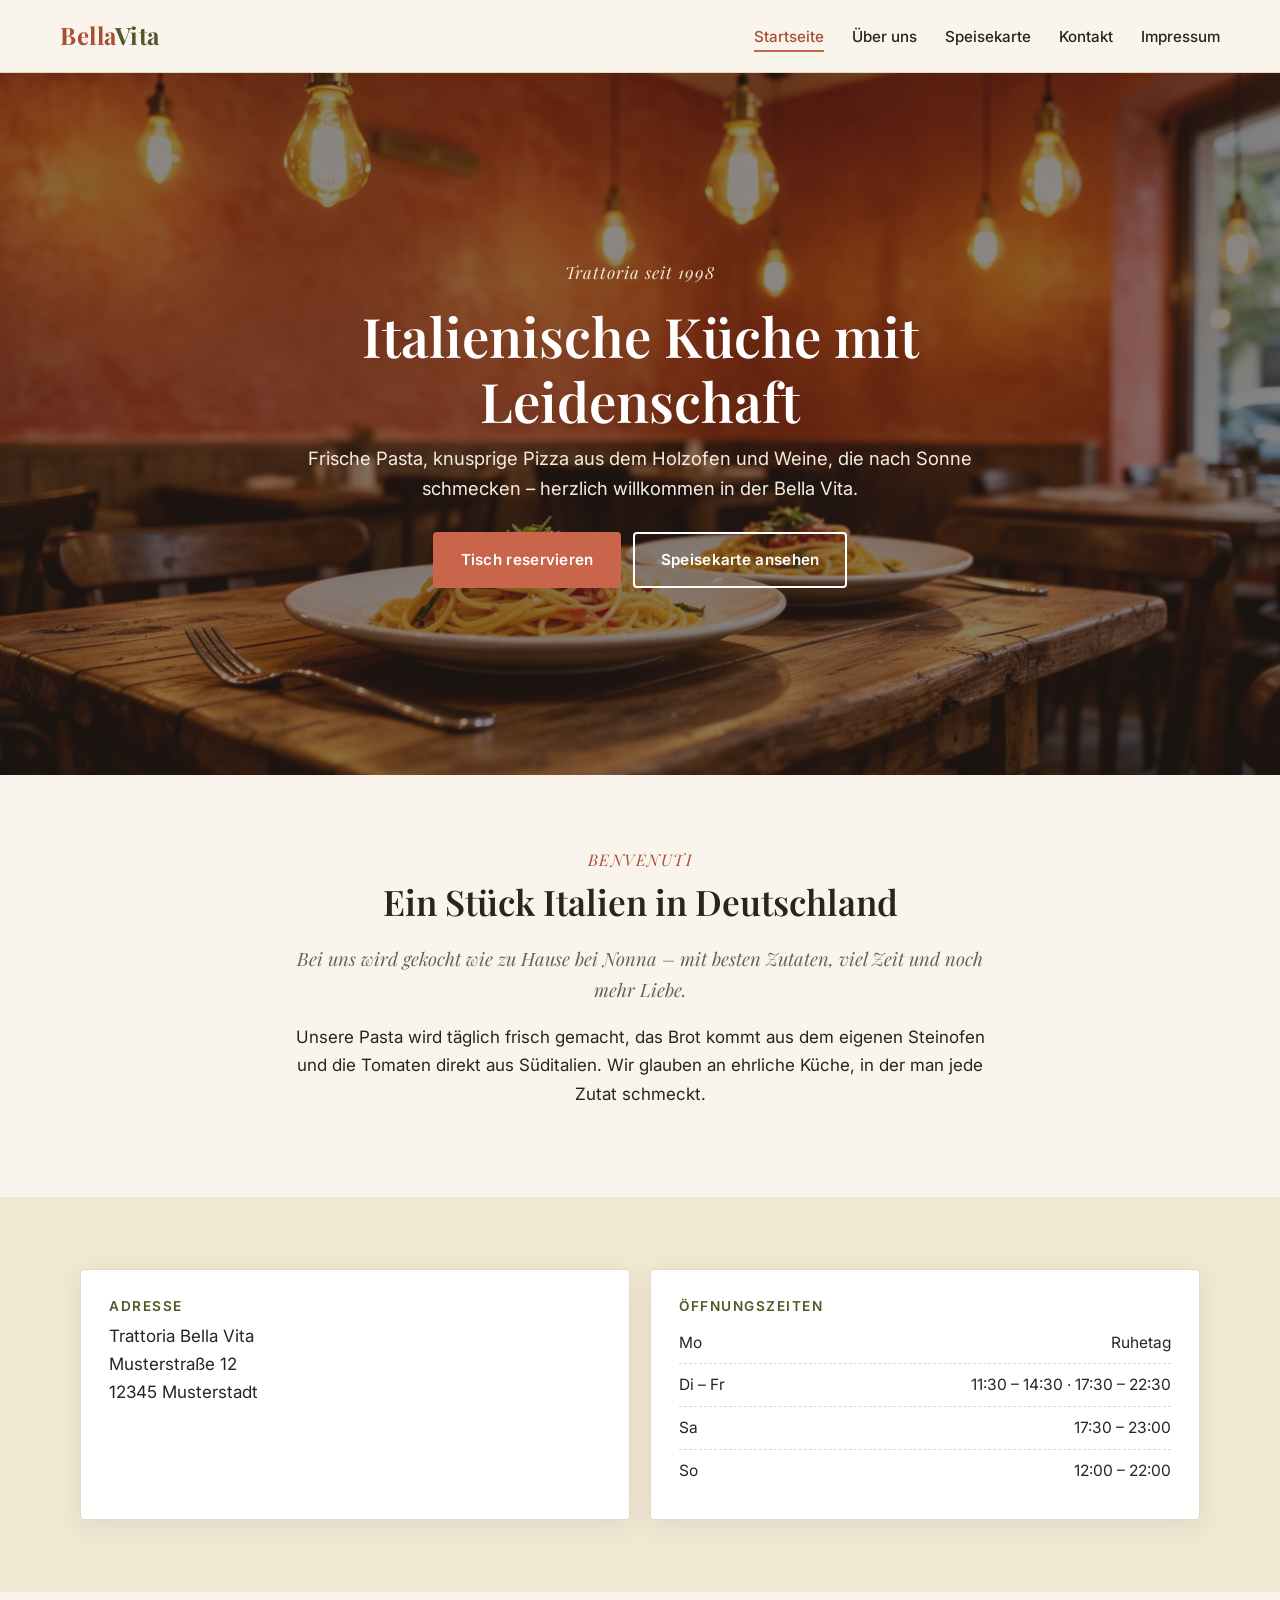
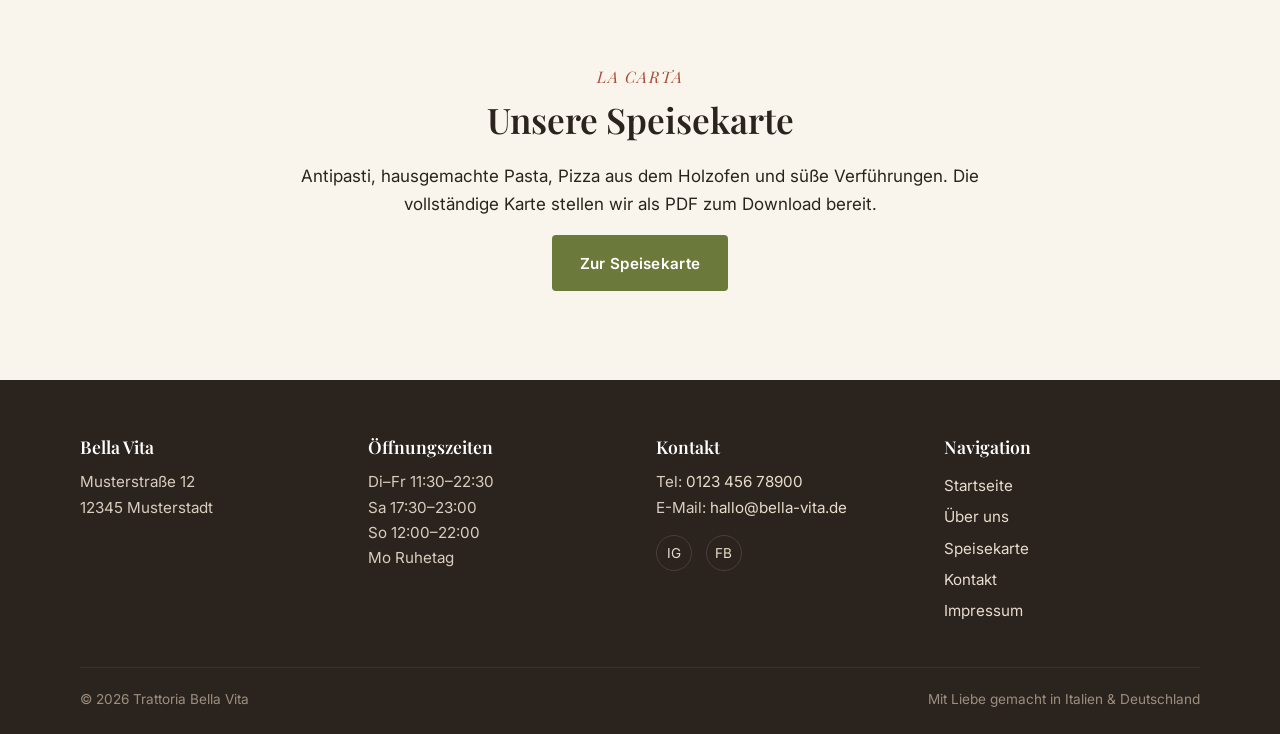
==== public/site/index.html @ 40726cda "Changes" ====
<!doctype html>
<html lang="de">
<head>
<meta charset="utf-8" />
<meta name="viewport" content="width=device-width, initial-scale=1" />
<title>Trattoria Bella Vita – Italienische Küche mit Leidenschaft</title>
<meta name="description" content="Authentische italienische Küche im Herzen der Stadt. Frische Pasta, Holzofen-Pizza und Weine aus Italien. Jetzt Tisch reservieren." />
<link rel="preconnect" href="https://fonts.googleapis.com" />
<link rel="preconnect" href="https://fonts.gstatic.com" crossorigin />
<link href="https://fonts.googleapis.com/css2?family=Inter:wght@400;500;600;700&family=Playfair+Display:ital,wght@0,500;0,600;0,700;1,500&display=swap" rel="stylesheet" />
<link rel="stylesheet" href="css/style.css" />
</head>
<body>

<header class="site-header">
  <div class="container nav">
    <a href="index.html" class="brand">Bella<span>Vita</span></a>
    <button class="nav-toggle" aria-label="Menü">&#9776;</button>
    <ul class="nav-links">
      <li><a href="index.html">Startseite</a></li>
      <li><a href="ueber-uns.html">Über uns</a></li>
      <li><a href="speisekarte.html">Speisekarte</a></li>
      <li><a href="kontakt.html">Kontakt</a></li>
      <li><a href="impressum.html">Impressum</a></li>
    </ul>
  </div>
</header>

<main>
  <section class="hero">
    <div class="hero-inner">
      <p class="eyebrow">Trattoria seit 1998</p>
      <h1>Italienische Küche mit Leidenschaft</h1>
      <p>Frische Pasta, knusprige Pizza aus dem Holzofen und Weine, die nach Sonne schmecken – herzlich willkommen in der Bella Vita.</p>
      <div class="hero-cta">
        <a href="kontakt.html" class="btn btn-primary">Tisch reservieren</a>
        <a href="speisekarte.html" class="btn btn-outline">Speisekarte ansehen</a>
      </div>
    </div>
  </section>

  <section>
    <div class="container section-narrow prose">
      <span class="section-title-accent">Benvenuti</span>
      <h2>Ein Stück Italien in Deutschland</h2>
      <p class="lead">Bei uns wird gekocht wie zu Hause bei Nonna – mit besten Zutaten, viel Zeit und noch mehr Liebe.</p>
      <p>Unsere Pasta wird täglich frisch gemacht, das Brot kommt aus dem eigenen Steinofen und die Tomaten direkt aus Süditalien. Wir glauben an ehrliche Küche, in der man jede Zutat schmeckt.</p>
    </div>
  </section>

  <section class="bg-cream-dark">
    <div class="container">
      <div class="info-grid">
        <div class="card info-card">
          <h3>Adresse</h3>
          <p>
            Trattoria Bella Vita<br />
            Musterstraße 12<br />
            12345 Musterstadt
          </p>
        </div>
        <div class="card info-card">
          <h3>Öffnungszeiten</h3>
          <ul class="hours-list">
            <li><span>Mo</span><span>Ruhetag</span></li>
            <li><span>Di – Fr</span><span>11:30 – 14:30 · 17:30 – 22:30</span></li>
            <li><span>Sa</span><span>17:30 – 23:00</span></li>
            <li><span>So</span><span>12:00 – 22:00</span></li>
          </ul>
        </div>
      </div>
    </div>
  </section>

  <section>
    <div class="container section-narrow">
      <span class="section-title-accent">La Carta</span>
      <h2>Unsere Speisekarte</h2>
      <p>Antipasti, hausgemachte Pasta, Pizza aus dem Holzofen und süße Verführungen. Die vollständige Karte stellen wir als PDF zum Download bereit.</p>
      <p><a href="speisekarte.html" class="btn btn-olive">Zur Speisekarte</a></p>
    </div>
  </section>
</main>

<footer class="site-footer">
  <div class="container">
    <div class="footer-grid">
      <div>
        <h4>Bella Vita</h4>
        <p>Musterstraße 12<br />12345 Musterstadt</p>
      </div>
      <div>
        <h4>Öffnungszeiten</h4>
        <p>Di–Fr 11:30–22:30<br />Sa 17:30–23:00<br />So 12:00–22:00<br />Mo Ruhetag</p>
      </div>
      <div>
        <h4>Kontakt</h4>
        <p>Tel: <a href="tel:+4912345678900">0123 456 78900</a><br />E-Mail: <a href="mailto:hallo@bella-vita.de">hallo@bella-vita.de</a></p>
        <div class="social-links" style="margin-top:.5rem">
          <a href="#" aria-label="Instagram">IG</a>
          <a href="#" aria-label="Facebook">FB</a>
        </div>
      </div>
      <div>
        <h4>Navigation</h4>
        <ul>
          <li><a href="index.html">Startseite</a></li>
          <li><a href="ueber-uns.html">Über uns</a></li>
          <li><a href="speisekarte.html">Speisekarte</a></li>
          <li><a href="kontakt.html">Kontakt</a></li>
          <li><a href="impressum.html">Impressum</a></li>
        </ul>
      </div>
    </div>
    <div class="footer-bottom">
      <span>© <span id="year">2026</span> Trattoria Bella Vita</span>
      <span>Mit Liebe gemacht in Italien &amp; Deutschland</span>
    </div>
  </div>
</footer>

<script src="js/main.js"></script>
<script>document.getElementById('year').textContent = new Date().getFullYear();</script>
</body>
</html>
---- public/site/css/style.css ----
/* ============================================
   Trattoria Bella Vita – Stylesheet
   Farben: Sanftrot, Terrakotta, Creme, Olivgrün
   ============================================ */

:root {
  --color-cream: #faf5ec;
  --color-cream-dark: #f1e8d4;
  --color-terracotta: #c8654a;
  --color-terracotta-dark: #a84e36;
  --color-soft-red: #b23b2a;
  --color-olive: #6b7a3a;
  --color-olive-dark: #4f5a28;
  --color-ink: #2b231d;
  --color-muted: #6c5f53;
  --color-line: #e5d9c2;

  --font-body: "Inter", "Helvetica Neue", Helvetica, Arial, sans-serif;
  --font-accent: "Playfair Display", "Georgia", serif;

  --max-width: 1160px;
  --radius: 4px;
  --shadow: 0 6px 24px rgba(43, 35, 29, 0.08);
}

* { box-sizing: border-box; }

html { scroll-behavior: smooth; }

body {
  margin: 0;
  font-family: var(--font-body);
  font-size: 17px;
  line-height: 1.65;
  color: var(--color-ink);
  background: var(--color-cream);
  -webkit-font-smoothing: antialiased;
}

img { max-width: 100%; height: auto; display: block; }

a { color: var(--color-terracotta-dark); text-decoration: none; }
a:hover { color: var(--color-soft-red); }

h1, h2, h3, h4 {
  font-family: var(--font-accent);
  font-weight: 600;
  color: var(--color-ink);
  line-height: 1.2;
  margin: 0 0 0.6em;
}

h1 { font-size: clamp(2rem, 4.5vw, 3.4rem); }
h2 { font-size: clamp(1.6rem, 3vw, 2.2rem); }
h3 { font-size: 1.25rem; }

p { margin: 0 0 1em; }

.container {
  width: 100%;
  max-width: var(--max-width);
  margin: 0 auto;
  padding: 0 1.25rem;
}

/* ----- Header / Nav ----- */
.site-header {
  background: var(--color-cream);
  border-bottom: 1px solid var(--color-line);
  position: sticky;
  top: 0;
  z-index: 50;
}
.nav {
  display: flex;
  align-items: center;
  justify-content: space-between;
  padding: 1rem 0;
}
.brand {
  font-family: var(--font-accent);
  font-size: 1.5rem;
  color: var(--color-terracotta-dark);
  font-weight: 700;
  letter-spacing: 0.5px;
}
.brand span { color: var(--color-olive-dark); }
.nav-links {
  list-style: none;
  display: flex;
  gap: 1.75rem;
  margin: 0; padding: 0;
}
.nav-links a {
  color: var(--color-ink);
  font-weight: 500;
  font-size: 0.95rem;
  padding: 0.25rem 0;
  border-bottom: 2px solid transparent;
}
.nav-links a:hover,
.nav-links a.active {
  color: var(--color-terracotta-dark);
  border-bottom-color: var(--color-terracotta);
}
.nav-toggle {
  display: none;
  background: none; border: 0;
  font-size: 1.6rem; cursor: pointer;
  color: var(--color-ink);
}

@media (max-width: 760px) {
  .nav-toggle { display: block; }
  .nav-links {
    display: none;
    position: absolute;
    top: 100%; left: 0; right: 0;
    background: var(--color-cream);
    flex-direction: column;
    gap: 0;
    padding: 0.5rem 1.25rem 1.25rem;
    border-bottom: 1px solid var(--color-line);
  }
  .nav-links.open { display: flex; }
  .nav-links a { padding: 0.75rem 0; border-bottom: 1px solid var(--color-line); }
}

/* ----- Hero ----- */
.hero {
  position: relative;
  min-height: 78vh;
  display: flex;
  align-items: center;
  justify-content: center;
  text-align: center;
  color: #fff;
  background: linear-gradient(rgba(43,35,29,0.55), rgba(43,35,29,0.55)),
              url('../images/hero.jpg') center/cover no-repeat;
}
.hero-inner { max-width: 720px; padding: 4rem 1.25rem; }
.hero h1 { color: #fff; margin-bottom: 0.6rem; }
.hero .eyebrow {
  font-family: var(--font-accent);
  font-style: italic;
  color: var(--color-cream-dark);
  letter-spacing: 1px;
  margin-bottom: 1rem;
  font-size: 1.05rem;
}
.hero p { font-size: 1.15rem; color: #f5ede0; }
.hero-cta { margin-top: 1.75rem; display: flex; gap: 0.75rem; justify-content: center; flex-wrap: wrap; }

/* Page hero (slim) for subpages */
.page-hero {
  background: var(--color-cream-dark);
  padding: 3.5rem 0 2.5rem;
  text-align: center;
  border-bottom: 1px solid var(--color-line);
}
.page-hero p { color: var(--color-muted); max-width: 620px; margin: 0 auto; }

/* ----- Buttons ----- */
.btn {
  display: inline-block;
  padding: 0.85rem 1.6rem;
  border-radius: var(--radius);
  font-weight: 600;
  font-size: 0.95rem;
  letter-spacing: 0.3px;
  border: 2px solid transparent;
  transition: background 0.2s, color 0.2s, border-color 0.2s;
  cursor: pointer;
}
.btn-primary {
  background: var(--color-terracotta);
  color: #fff;
}
.btn-primary:hover { background: var(--color-terracotta-dark); color: #fff; }
.btn-outline {
  background: transparent;
  color: #fff;
  border-color: #fff;
}
.btn-outline:hover { background: #fff; color: var(--color-ink); }
.btn-olive { background: var(--color-olive); color: #fff; }
.btn-olive:hover { background: var(--color-olive-dark); color: #fff; }

/* ----- Sections ----- */
section { padding: 4.5rem 0; }
.section-narrow { max-width: 760px; margin: 0 auto; text-align: center; }
.section-title-accent {
  font-family: var(--font-accent);
  font-style: italic;
  color: var(--color-terracotta-dark);
  font-size: 1rem;
  letter-spacing: 1.5px;
  text-transform: uppercase;
  display: block;
  margin-bottom: 0.5rem;
}

.grid-2 {
  display: grid;
  grid-template-columns: 1fr 1fr;
  gap: 3rem;
  align-items: center;
}
@media (max-width: 760px) {
  .grid-2 { grid-template-columns: 1fr; gap: 2rem; }
}

.card {
  background: #fff;
  border: 1px solid var(--color-line);
  border-radius: var(--radius);
  padding: 1.75rem;
  box-shadow: var(--shadow);
}

.info-grid {
  display: grid;
  grid-template-columns: 1fr 1fr;
  gap: 1.25rem;
}
@media (max-width: 600px) { .info-grid { grid-template-columns: 1fr; } }

.info-card h3 {
  font-family: var(--font-body);
  font-size: 0.85rem;
  text-transform: uppercase;
  letter-spacing: 1.5px;
  color: var(--color-olive-dark);
  margin-bottom: 0.5rem;
}
.info-card p { margin: 0; }

/* Hours table */
.hours-list { list-style: none; padding: 0; margin: 0; }
.hours-list li {
  display: flex;
  justify-content: space-between;
  padding: 0.5rem 0;
  border-bottom: 1px dashed var(--color-line);
  font-size: 0.97rem;
}
.hours-list li:last-child { border-bottom: 0; }

/* Speisekarte teaser */
.dish-list {
  list-style: none;
  padding: 0;
  margin: 2rem 0 0;
  display: grid;
  gap: 1.25rem;
}
.dish-list li {
  border-left: 3px solid var(--color-terracotta);
  padding: 0.25rem 1rem;
  text-align: left;
}
.dish-list h3 { margin-bottom: 0.25rem; }
.dish-list p { color: var(--color-muted); margin: 0; font-size: 0.95rem; }

/* Map placeholder */
.map-placeholder {
  background: var(--color-cream-dark);
  border: 1px dashed var(--color-line);
  border-radius: var(--radius);
  display: flex;
  align-items: center;
  justify-content: center;
  min-height: 320px;
  color: var(--color-muted);
  font-style: italic;
  text-align: center;
  padding: 1rem;
}

/* Background variants */
.bg-cream-dark { background: var(--color-cream-dark); }
.bg-olive-soft {
  background: var(--color-olive);
  color: #fff;
}
.bg-olive-soft h1, .bg-olive-soft h2, .bg-olive-soft h3 { color: #fff; }
.bg-olive-soft a.btn-primary { background: var(--color-terracotta); }

/* Prose */
.prose p { color: var(--color-ink); }
.prose .lead {
  font-size: 1.15rem;
  color: var(--color-muted);
  font-family: var(--font-accent);
  font-style: italic;
}

/* ----- Footer ----- */
.site-footer {
  background: var(--color-ink);
  color: #d8cdbf;
  padding: 3.5rem 0 1.5rem;
  font-size: 0.95rem;
}
.site-footer h4 {
  color: #fff;
  font-family: var(--font-accent);
  font-size: 1.1rem;
  margin-bottom: 0.75rem;
}
.footer-grid {
  display: grid;
  grid-template-columns: repeat(4, 1fr);
  gap: 2rem;
}
@media (max-width: 760px) {
  .footer-grid { grid-template-columns: 1fr 1fr; }
}
@media (max-width: 480px) {
  .footer-grid { grid-template-columns: 1fr; }
}
.site-footer a { color: #e7ddcc; }
.site-footer a:hover { color: #fff; }
.site-footer ul { list-style: none; padding: 0; margin: 0; }
.site-footer ul li { padding: 0.2rem 0; }
.social-links { display: flex; gap: 0.85rem; }
.social-links a {
  width: 36px; height: 36px;
  display: inline-flex; align-items: center; justify-content: center;
  border: 1px solid #4a3f35; border-radius: 50%;
  font-size: 0.85rem;
}
.social-links a:hover { background: var(--color-terracotta); border-color: var(--color-terracotta); color: #fff; }
.footer-bottom {
  border-top: 1px solid #3a3128;
  margin-top: 2.5rem; padding-top: 1.25rem;
  display: flex; justify-content: space-between; flex-wrap: wrap; gap: 0.5rem;
  font-size: 0.85rem; color: #9c8f80;
}
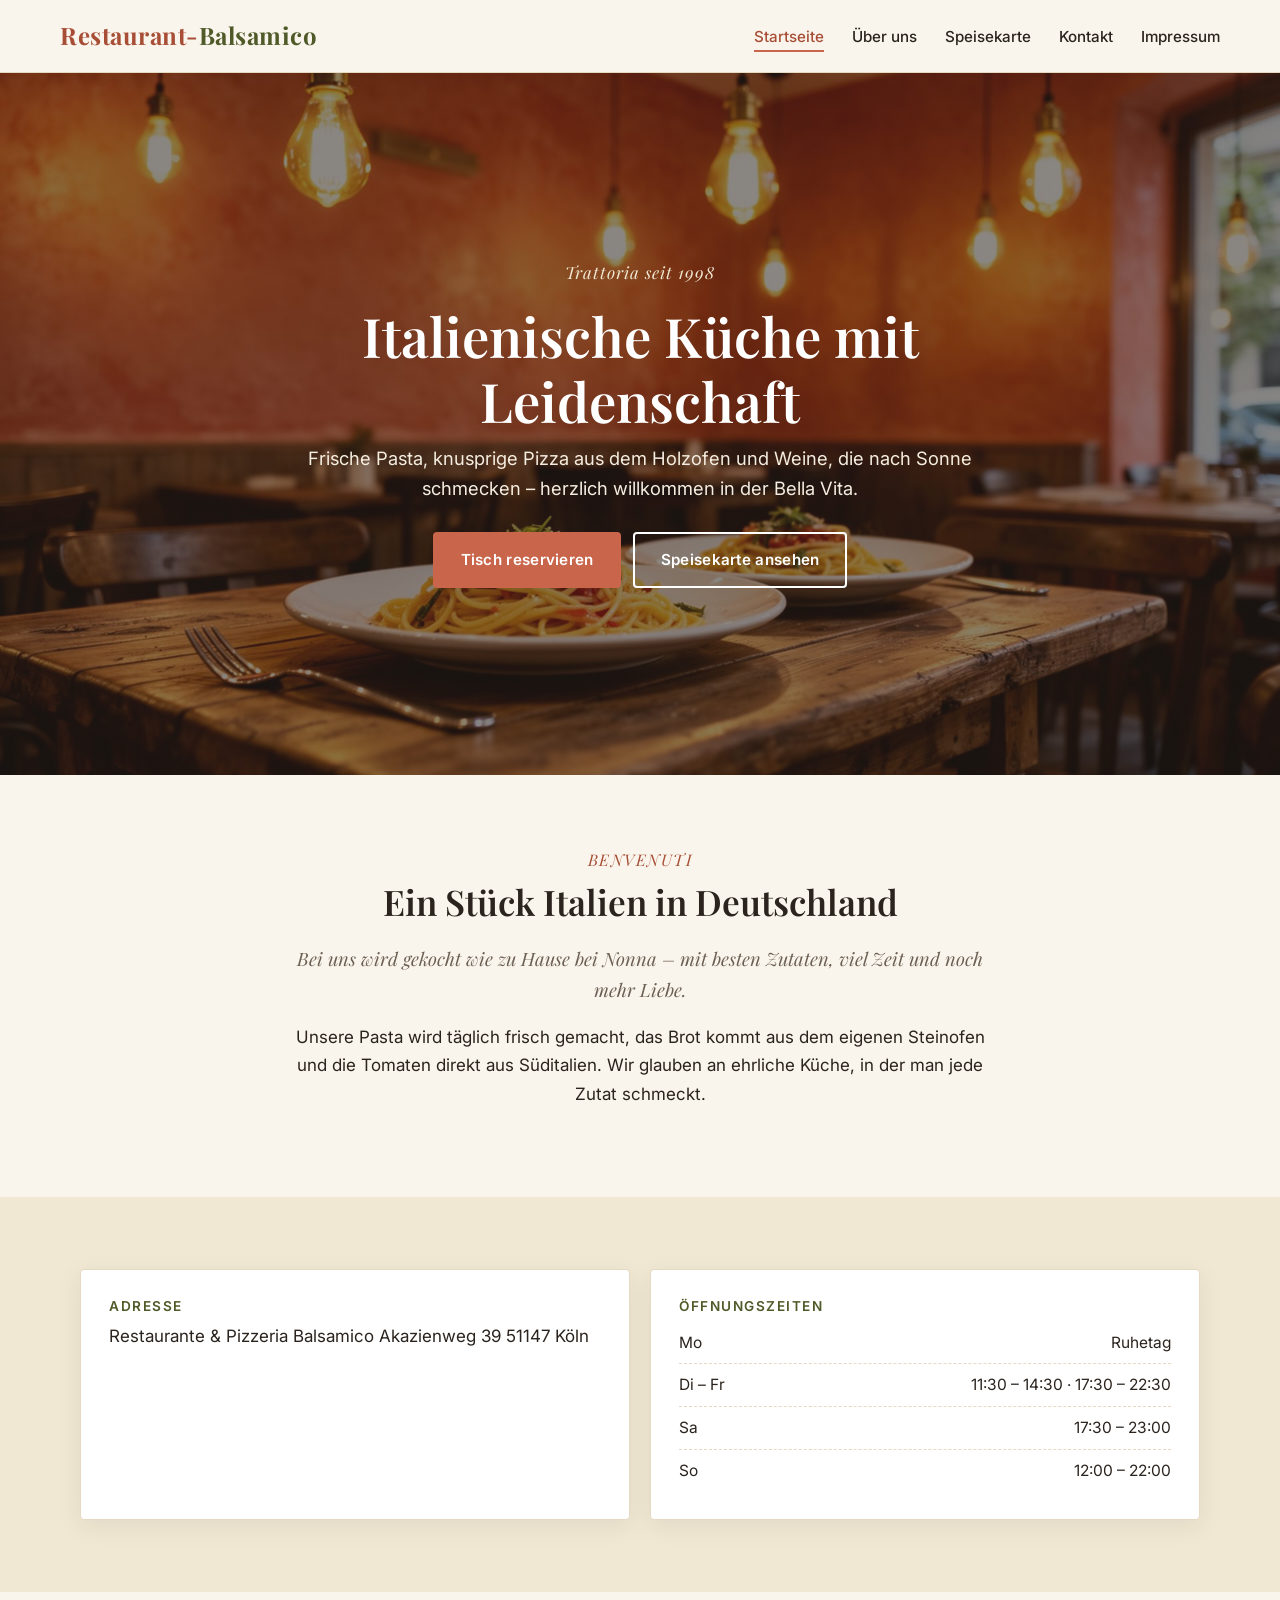
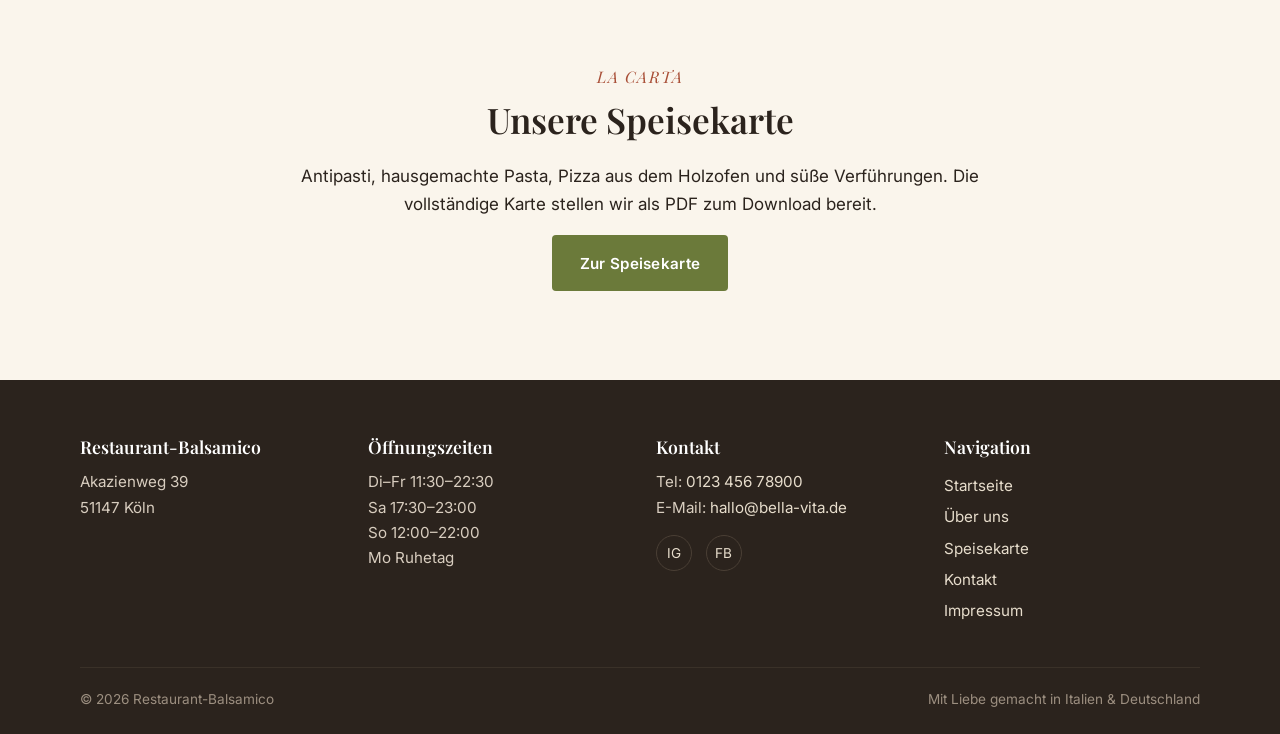
==== commit 1cd452b3: "Changes Co-authored-by: yhitnid-crypto <293470589+yhitnid-crypto@users.noreply.github.com>" ====
--- a/public/site/index.html
+++ b/public/site/index.html
@@ -14,7 +14,7 @@
 
 <header class="site-header">
   <div class="container nav">
-    <a href="index.html" class="brand">Bella<span>Vita</span></a>
+    <a href="index.html" class="brand">Restaurant-<span>Balsamico</span></a>
     <button class="nav-toggle" aria-label="Menü">&#9776;</button>
     <ul class="nav-links">
       <li><a href="index.html">Startseite</a></li>
@@ -54,9 +54,9 @@
         <div class="card info-card">
           <h3>Adresse</h3>
           <p>
-            Trattoria Bella Vita<br />
-            Musterstraße 12<br />
-            12345 Musterstadt
+            Restaurante & Pizzeria Balsamico
+Akazienweg 39
+51147 Köln
           </p>
         </div>
         <div class="card info-card">
@@ -86,8 +86,8 @@
   <div class="container">
     <div class="footer-grid">
       <div>
-        <h4>Bella Vita</h4>
-        <p>Musterstraße 12<br />12345 Musterstadt</p>
+        <h4>Restaurant-Balsamico</h4>
+        <p>Akazienweg 39<br />51147 Köln</p>
       </div>
       <div>
         <h4>Öffnungszeiten</h4>
@@ -113,7 +113,7 @@
       </div>
     </div>
     <div class="footer-bottom">
-      <span>© <span id="year">2026</span> Trattoria Bella Vita</span>
+      <span>© <span id="year">2026</span> Restaurant-Balsamico</span>
       <span>Mit Liebe gemacht in Italien &amp; Deutschland</span>
     </div>
   </div>
@@ -122,4 +122,4 @@
 <script src="js/main.js"></script>
 <script>document.getElementById('year').textContent = new Date().getFullYear();</script>
 </body>
-</html>
+</html>
